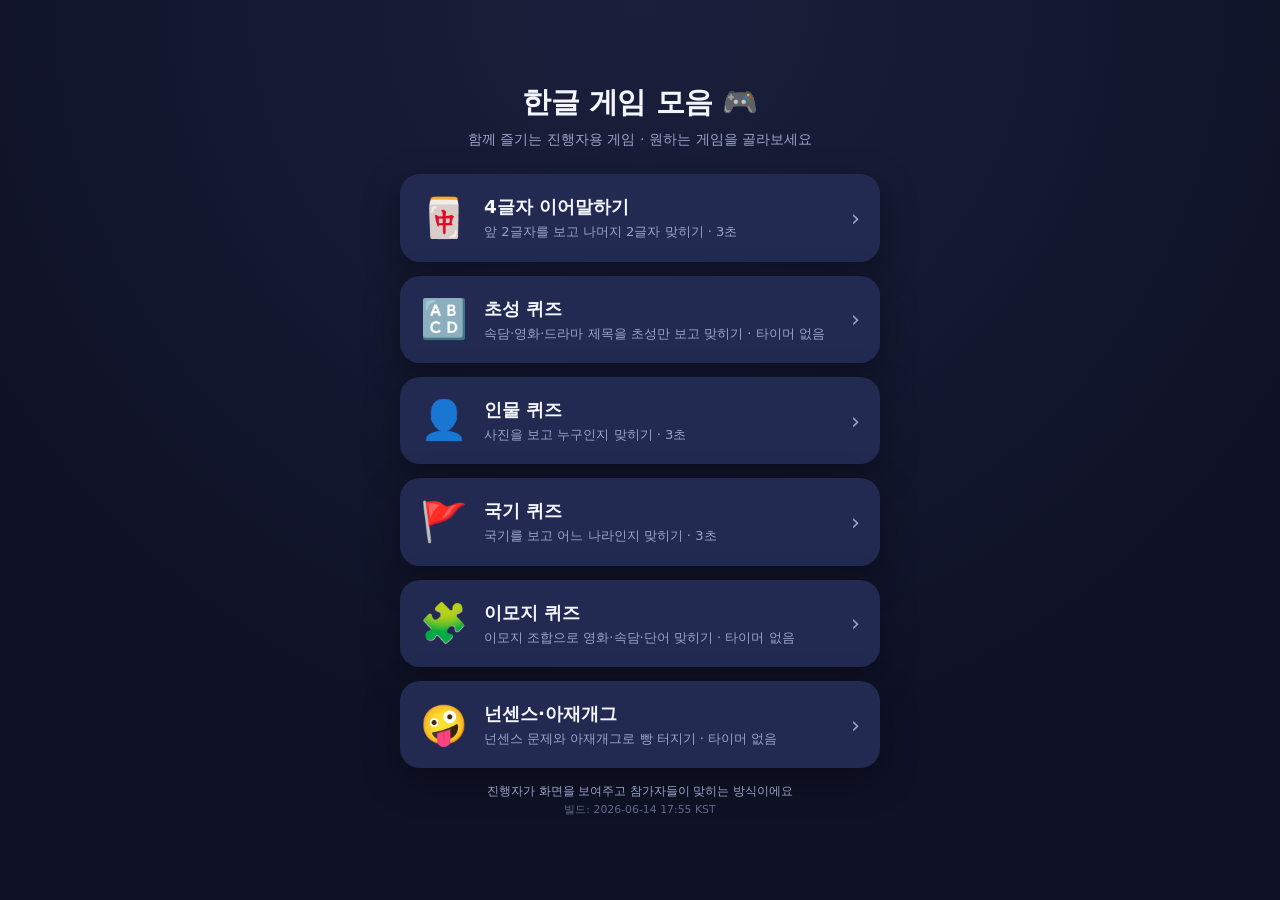
==== index.html @ be2e5b99 "Voice: stricter matching for short answers Reported: '백전백전' accepted for '백전백승'. Normal mode allowed" ====
<!DOCTYPE html>
<html lang="ko">
<head>
<meta charset="UTF-8" />
<meta name="viewport" content="width=device-width, initial-scale=1.0" />
<title>한글 게임 모음 🎮</title>
<link rel="stylesheet" href="style.css" />
</head>
<body>
<div class="home">
  <h1>한글 게임 모음 🎮</h1>
  <p class="subtitle">함께 즐기는 진행자용 게임 · 원하는 게임을 골라보세요</p>

  <a class="home-card" href="games/word.html">
    <div class="emoji">🀄</div>
    <div class="info">
      <div class="t">4글자 이어말하기</div>
      <div class="d">앞 2글자를 보고 나머지 2글자 맞히기 · 3초</div>
    </div>
    <div class="arrow">›</div>
  </a>

  <a class="home-card" href="games/chosung.html">
    <div class="emoji">🔠</div>
    <div class="info">
      <div class="t">초성 퀴즈</div>
      <div class="d">속담·영화·드라마 제목을 초성만 보고 맞히기 · 타이머 없음</div>
    </div>
    <div class="arrow">›</div>
  </a>

  <a class="home-card" href="games/person.html">
    <div class="emoji">👤</div>
    <div class="info">
      <div class="t">인물 퀴즈</div>
      <div class="d">사진을 보고 누구인지 맞히기 · 3초</div>
    </div>
    <div class="arrow">›</div>
  </a>

  <a class="home-card" href="games/flag.html">
    <div class="emoji">🚩</div>
    <div class="info">
      <div class="t">국기 퀴즈</div>
      <div class="d">국기를 보고 어느 나라인지 맞히기 · 3초</div>
    </div>
    <div class="arrow">›</div>
  </a>

  <a class="home-card" href="games/emoji.html">
    <div class="emoji">🧩</div>
    <div class="info">
      <div class="t">이모지 퀴즈</div>
      <div class="d">이모지 조합으로 영화·속담·단어 맞히기 · 타이머 없음</div>
    </div>
    <div class="arrow">›</div>
  </a>

  <a class="home-card" href="games/nonsense.html">
    <div class="emoji">🤪</div>
    <div class="info">
      <div class="t">넌센스·아재개그</div>
      <div class="d">넌센스 문제와 아재개그로 빵 터지기 · 타이머 없음</div>
    </div>
    <div class="arrow">›</div>
  </a>

  <p class="footer-note">진행자가 화면을 보여주고 참가자들이 맞히는 방식이에요</p>
  <p class="build-time">빌드: 2026-06-14 17:55 KST</p>
</div>
</body>
</html>
---- style.css ----
:root {
  --bg: #0f1226;
  --bg2: #1a1f3c;
  --card: #232a52;
  --accent: #ffd166;
  --accent2: #06d6a0;
  --danger: #ef476f;
  --text: #f4f6ff;
  --muted: #9aa3c7;
}
* { box-sizing: border-box; margin: 0; padding: 0; -webkit-tap-highlight-color: transparent; }
html, body { height: 100%; }
body {
  font-family: "Pretendard", "Apple SD Gothic Neo", "Malgun Gothic", system-ui, sans-serif;
  background: radial-gradient(circle at 50% 0%, var(--bg2), var(--bg) 70%);
  color: var(--text);
  display: flex;
  align-items: safe center; /* 내용이 화면보다 길면 위로 정렬 후 스크롤 */
  justify-content: center;
  min-height: 100vh;
  min-height: 100dvh;
  padding: 20px;
}

/* ===== 게임 카드 공통 ===== */
.game {
  width: 100%;
  max-width: 480px;
  min-height: 560px;
  background: var(--card);
  border-radius: 24px;
  padding: 24px 24px 28px;
  box-shadow: 0 20px 60px rgba(0,0,0,.45);
  position: relative;
  overflow: hidden;
}
h1 {
  font-size: 1.35rem;
  text-align: center;
  margin-bottom: 4px;
  letter-spacing: -.5px;
}
.subtitle {
  text-align: center;
  color: var(--muted);
  font-size: .82rem;
  margin-bottom: 16px;
  line-height: 1.5;
}
.back {
  position: absolute;
  top: 16px;
  left: 18px;
  z-index: 10;
  color: var(--muted);
  text-decoration: none;
  font-size: .85rem;
  font-weight: 700;
}
.back:hover { color: var(--text); }

/* ===== 상단 상태바 ===== */
.hud {
  display: flex;
  justify-content: space-between;
  align-items: center;
  margin-bottom: 14px;
  font-size: .95rem;
}
.hud .stat { display: flex; flex-direction: column; gap: 2px; }
.hud .stat .label { color: var(--muted); font-size: .7rem; }
.hud .stat .value { font-weight: 700; font-size: 1.1rem; }
.btn-quit {
  padding: 8px 16px;
  background: rgba(239,71,111,.15);
  color: var(--danger);
  font-size: .85rem;
  border: 1px solid rgba(239,71,111,.4);
}
.btn-quit:hover { filter: brightness(1.1); }

/* ===== 타이머 바 ===== */
.timer-wrap {
  height: 10px;
  background: rgba(255,255,255,.08);
  border-radius: 99px;
  overflow: hidden;
  margin-bottom: 8px;
}
.timer-bar {
  height: 100%;
  width: 100%;
  background: linear-gradient(90deg, var(--accent2), var(--accent));
  border-radius: 99px;
}
.timer-bar.running { animation: drain var(--time, 3s) linear forwards; }
@keyframes drain { from { width: 100%; } to { width: 0%; } }
.timer-bar.warn { background: linear-gradient(90deg, var(--danger), var(--accent)); }

/* ===== 카운트다운 숫자 ===== */
.countdown {
  text-align: center;
  font-size: 2.4rem;
  font-weight: 800;
  height: 1.3em;
  line-height: 1.3em;
  color: var(--accent);
  transition: color .2s ease;
}
.countdown.done { color: var(--danger); }
.countdown.reveal { color: var(--accent2); }

/* ===== 터치 영역 ===== */
.tap-area {
  cursor: pointer;
  user-select: none;
  -webkit-user-select: none;
  border-radius: 16px;
  padding: 4px 0 10px;
  transition: background .15s ease;
}
.tap-area:active { background: rgba(255,255,255,.03); }

/* ===== 4글자 게임 타일 ===== */
.puzzle { display: flex; justify-content: center; gap: 10px; margin: 10px 0 6px; }
.tile {
  width: 64px;
  height: 76px;
  border-radius: 14px;
  display: flex;
  align-items: center;
  justify-content: center;
  font-size: 2.3rem;
  font-weight: 800;
}
.tile.shown {
  background: linear-gradient(160deg, #2f3a73, #283063);
  color: var(--text);
  box-shadow: inset 0 0 0 1px rgba(255,255,255,.06);
}
.tile.blank {
  background: rgba(255,255,255,.05);
  color: var(--accent);
  border: 2px dashed rgba(255,209,102,.5);
}
.tile.reveal { background: var(--accent2); color: #06301f; border: none; }

.hint {
  text-align: center;
  color: var(--muted);
  font-size: .92rem;
  min-height: 1.2em;
  margin: 12px 0 6px;
  padding: 0 8px;
  line-height: 1.5;
}
.prompt {
  text-align: center;
  color: var(--text);
  font-size: .95rem;
  font-weight: 700;
  min-height: 1.4em;
  margin-top: 8px;
}
.prompt.pulse { animation: pulse 1s ease-in-out infinite; }
@keyframes pulse { 0%,100% { opacity: 1; } 50% { opacity: .45; } }

/* ===== 버튼 ===== */
button {
  font-family: inherit;
  cursor: pointer;
  border: none;
  border-radius: 12px;
  font-weight: 700;
  transition: transform .08s ease, filter .15s ease;
}
button:active { transform: scale(.96); }
.btn-primary {
  padding: 14px 24px;
  background: var(--accent);
  color: #2a2300;
  font-size: 1rem;
}
.btn-primary:hover { filter: brightness(1.05); }
.footer-note { text-align: center; color: var(--muted); font-size: .72rem; margin-top: 16px; }

/* ===== 오버레이 ===== */
.overlay {
  position: absolute;
  inset: 0;
  background: rgba(15,18,38,.94);
  backdrop-filter: blur(4px);
  display: flex;
  flex-direction: column;
  align-items: center;
  justify-content: safe center; /* 내용이 길면 위로 정렬 후 스크롤 */
  gap: 16px;
  text-align: center;
  padding: 26px;
  z-index: 5;
  overflow-y: auto;
}
.overlay > * { flex-shrink: 0; }
.overlay.hidden { display: none; }
.overlay h2 { font-size: 1.8rem; }
.overlay p { color: var(--muted); line-height: 1.6; }
.overlay .big-score { font-size: 3rem; font-weight: 800; color: var(--accent); }
.rules {
  text-align: left;
  background: rgba(255,255,255,.05);
  padding: 14px 18px;
  border-radius: 12px;
  font-size: .9rem;
  color: var(--text);
  line-height: 1.7;
}
.rules b { color: var(--accent); }

/* ===== 메인(랜딩) 페이지 ===== */
.home { width: 100%; max-width: 480px; }
.home h1 { font-size: 1.8rem; margin-bottom: 6px; }
.home .subtitle { margin-bottom: 24px; font-size: .9rem; }
.home-card {
  display: flex;
  align-items: center;
  gap: 16px;
  background: var(--card);
  border-radius: 20px;
  padding: 20px;
  margin-bottom: 14px;
  cursor: pointer;
  text-decoration: none;
  color: var(--text);
  box-shadow: 0 12px 36px rgba(0,0,0,.35);
  transition: transform .12s ease, filter .15s ease;
}
.home-card:hover { transform: translateY(-2px); filter: brightness(1.08); }
.home-card:active { transform: scale(.98); }
.home-card .emoji { font-size: 2.4rem; line-height: 1; }
.home-card .info { text-align: left; flex: 1; }
.home-card .info .t { font-weight: 800; font-size: 1.15rem; }
.home-card .info .d { color: var(--muted); font-size: .82rem; margin-top: 4px; line-height: 1.4; }
.home-card .arrow { color: var(--muted); font-size: 1.4rem; }

/* ===== 초성 퀴즈 ===== */
.hidden { display: none !important; }
.hint-row {
  display: flex;
  flex-wrap: wrap;
  gap: 10px;
  align-items: center;
  justify-content: center;
  min-height: 2.6em;
  margin-bottom: 2px;
}
.btn-hint {
  background: rgba(255,209,102,.15);
  color: var(--accent);
  border: 1px solid rgba(255,209,102,.45);
  padding: 8px 18px;
  font-size: .85rem;
}
.btn-hint:hover { filter: brightness(1.1); }
.genre-title { color: var(--muted); font-size: .82rem; font-weight: 700; }
.genre-select { display: flex; flex-wrap: wrap; gap: 8px; justify-content: center; }
.genre-chip {
  display: inline-flex;
  align-items: center;
  gap: 6px;
  background: rgba(255,255,255,.06);
  border: 1px solid rgba(255,255,255,.14);
  padding: 8px 14px;
  border-radius: 99px;
  font-size: .9rem;
  font-weight: 700;
  cursor: pointer;
  user-select: none;
}
.genre-chip input { accent-color: var(--accent); width: 16px; height: 16px; cursor: pointer; margin: 0; }
.category-badge {
  display: inline-block;
  background: rgba(255,209,102,.15);
  color: var(--accent);
  border: 1px solid rgba(255,209,102,.4);
  padding: 4px 14px;
  border-radius: 99px;
  font-size: .85rem;
  font-weight: 700;
  margin: 0;
}
.chosung-display {
  text-align: center;
  font-size: 2.6rem;
  font-weight: 800;
  letter-spacing: 4px;
  line-height: 1.4;
  color: var(--accent);
  padding: 16px 8px;
  word-break: keep-all;
}
.answer-text {
  text-align: center;
  font-size: 1.6rem;
  font-weight: 800;
  line-height: 1.4;
  color: var(--accent2);
  padding: 12px 8px;
  min-height: 1.4em;
  word-break: keep-all;
}

/* ===== 인물 퀴즈 ===== */
.photo-wrap {
  position: relative;
  width: 100%;
  height: 300px;
  border-radius: 16px;
  overflow: hidden;
  background: rgba(255,255,255,.05);
  display: flex;
  align-items: center;
  justify-content: center;
  margin: 6px 0 10px;
}
.photo-wrap img {
  width: 100%;
  height: 100%;
  object-fit: contain;
  object-position: center;
}
.photo-loading { color: var(--muted); font-size: .9rem; }
.spinner {
  width: 32px;
  height: 32px;
  border: 3px solid rgba(255,255,255,.15);
  border-top-color: var(--accent);
  border-radius: 50%;
  animation: spin .8s linear infinite;
}
@keyframes spin { to { transform: rotate(360deg); } }
.person-name {
  text-align: center;
  font-size: 1.7rem;
  font-weight: 800;
  color: var(--accent2);
  min-height: 1.3em;
}
.person-desc {
  text-align: center;
  color: var(--muted);
  font-size: .9rem;
  margin-top: 4px;
  min-height: 1.2em;
}

/* ===== 반응형: 가로 모드 등 화면 높이가 낮을 때 ===== */
@media (max-height: 680px) {
  body { padding: 8px; }
  .game { min-height: 0; padding: 14px 18px 14px; }
  h1 { font-size: 1.15rem; margin-bottom: 2px; }
  .subtitle { display: none; }            /* 가로 모드: 부제목 숨김 */
  .footer-note { display: none; }          /* 가로 모드: 푸터 숨김 */
  .hud { margin-bottom: 8px; }
  .timer-wrap { margin-bottom: 6px; }
  .countdown { font-size: 1.7rem; height: 1.15em; line-height: 1.15em; }
  .tile { width: 54px; height: 60px; font-size: 1.8rem; }
  .puzzle { gap: 8px; margin: 6px 0 4px; }
  .hint { margin: 8px 0 4px; }
  .photo-wrap { height: 42vh; min-height: 150px; margin: 4px 0 6px; }
  .chosung-display { font-size: 2rem; padding: 10px 6px; }
  .answer-text { font-size: 1.3rem; padding: 8px 6px; }
  .hint-row { min-height: 2.2em; }

  /* 오버레이(시작/종료 화면) 압축 */
  .overlay { padding: 16px; gap: 10px; }
  .overlay h2 { font-size: 1.4rem; }
  .overlay .big-score { font-size: 2.2rem; }
  .rules { font-size: .8rem; line-height: 1.5; padding: 10px 14px; }
  .genre-select { gap: 6px; }
  .genre-chip { padding: 6px 12px; font-size: .85rem; }
  .btn-primary { padding: 12px 20px; }

  /* 메인(랜딩) 카드 압축 */
  .home h1 { font-size: 1.5rem; }
  .home .subtitle { margin-bottom: 14px; }
  .home-card { padding: 14px; margin-bottom: 10px; }
  .home-card .emoji { font-size: 2rem; }
}

@media (max-height: 480px) {
  .tile { width: 46px; height: 52px; font-size: 1.5rem; }
  .photo-wrap { height: 46vh; min-height: 120px; }
  .rules { font-size: .76rem; }
}

/* 가로 모드: 인물 퀴즈를 사진(왼쪽)+정보(오른쪽) 2단으로 */
@media (orientation: landscape) and (max-height: 600px) {
  #tapArea:has(.photo-wrap) {
    display: grid;
    grid-template-columns: 1.1fr 1fr;
    column-gap: 16px;
    align-items: center;
  }
  #tapArea:has(.photo-wrap) > .photo-wrap {
    grid-column: 1;
    grid-row: 1 / span 3;
    height: 52vh;
    min-height: 0;
    margin: 0;
  }
  #tapArea:has(.photo-wrap) > .person-name { grid-column: 2; align-self: end; }
  #tapArea:has(.photo-wrap) > .person-desc { grid-column: 2; }
  #tapArea:has(.photo-wrap) > .prompt { grid-column: 2; align-self: start; margin-top: 4px; }
}

/* ===== 국기 / 이모지 / 넌센스 퀴즈 ===== */
.flag-display {
  text-align: center;
  font-size: 6rem;
  line-height: 1.2;
  margin: 8px 0 4px;
}
.emoji-display {
  text-align: center;
  font-size: 3.4rem;
  line-height: 1.5;
  letter-spacing: 6px;
  padding: 14px 8px 8px;
  word-break: keep-all;
}
.question-text {
  text-align: center;
  font-size: 1.4rem;
  font-weight: 700;
  line-height: 1.5;
  padding: 12px 6px;
  word-break: keep-all;
}
@media (max-height: 680px) {
  .flag-display { font-size: 4rem; margin: 2px 0; }
  .emoji-display { font-size: 2.6rem; padding: 8px; }
  .question-text { font-size: 1.2rem; padding: 8px 6px; }
}

/* 국기 이미지 (flagcdn) */
.flag-img {
  width: 240px;
  max-width: 82%;
  height: auto;
  border-radius: 8px;
  box-shadow: 0 6px 20px rgba(0,0,0,.45);
  display: inline-block;
}
@media (max-height: 680px) {
  .flag-img { width: 150px; }
}

/* ===== 음성 모드 버튼 ===== */
.hud-right { display: flex; gap: 8px; align-items: center; }
.btn-mic {
  padding: 8px 14px;
  background: rgba(6,214,160,.15);
  color: var(--accent2);
  font-size: .85rem;
  border: 1px solid rgba(6,214,160,.4);
}
.btn-mic.on { background: var(--accent2); color: #06301f; }
.btn-mic.listening { animation: micpulse 1s ease-in-out infinite; }
@keyframes micpulse {
  0%, 100% { box-shadow: 0 0 0 0 rgba(6,214,160,.5); }
  50% { box-shadow: 0 0 0 8px rgba(6,214,160,0); }
}

/* 음성: 들린 말 표시 + 민감도 선택 */
.heard {
  text-align: center;
  color: var(--muted);
  font-size: .82rem;
  min-height: 1.2em;
  margin-top: 6px;
  opacity: .9;
  word-break: keep-all;
  font-weight: 700;
}
.heard.ok { color: var(--accent2); opacity: 1; }
.heard.no { color: var(--danger); opacity: 1; }
.sens-block { display: flex; flex-direction: column; gap: 8px; align-items: center; }

/* 빌드 시간 표시 (메인) */
.build-time { text-align: center; color: var(--muted); font-size: .68rem; opacity: .6; margin-top: 4px; }
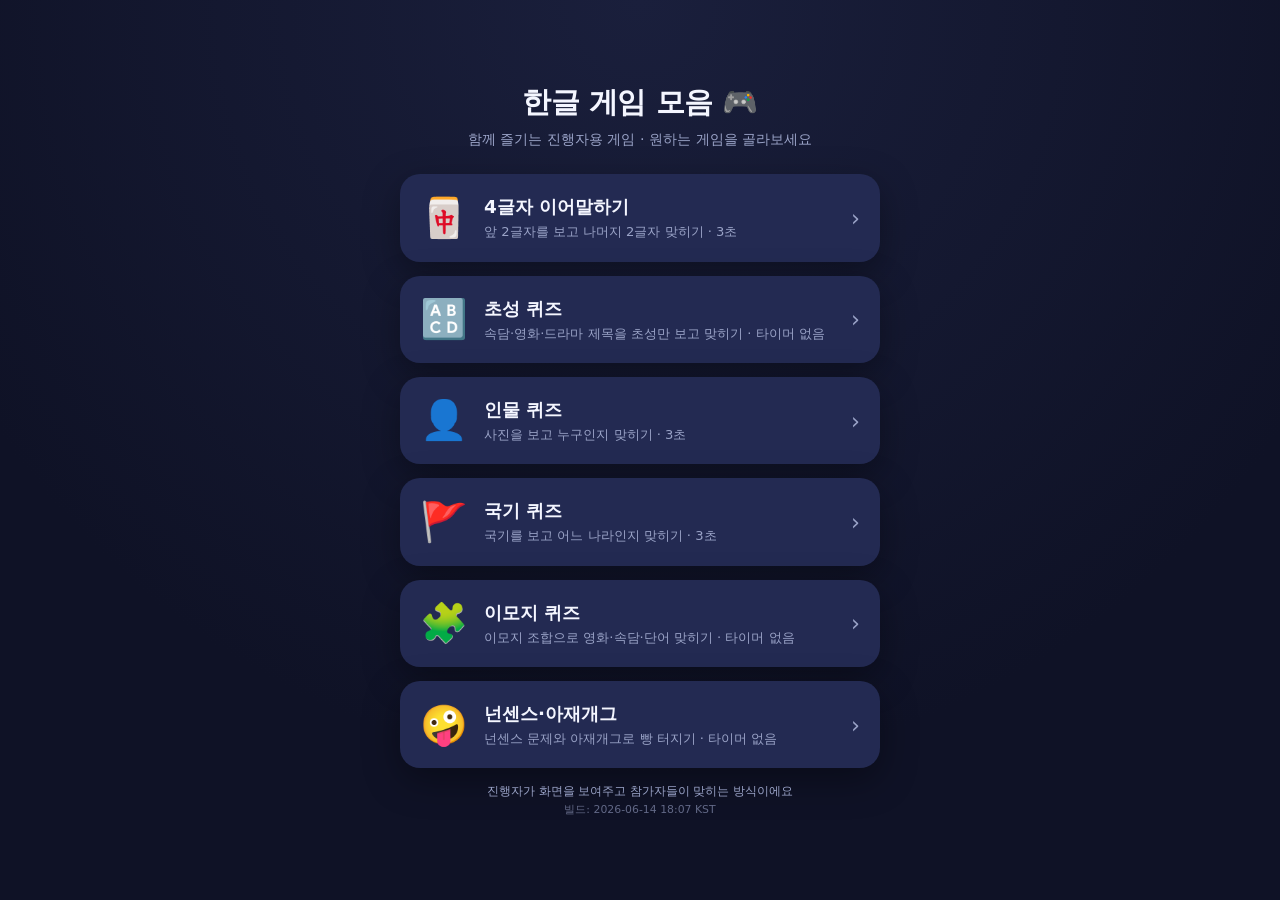
==== commit b4eec030: "Voice: count unheard as a fail; stop voice after 4th miss -> tap - 'Couldn't hear you' windows now c" ====
--- a/index.html
+++ b/index.html
@@ -66,7 +66,7 @@
   </a>
 
   <p class="footer-note">진행자가 화면을 보여주고 참가자들이 맞히는 방식이에요</p>
-  <p class="build-time">빌드: 2026-06-14 17:55 KST</p>
+  <p class="build-time">빌드: 2026-06-14 18:07 KST</p>
 </div>
 </body>
 </html>
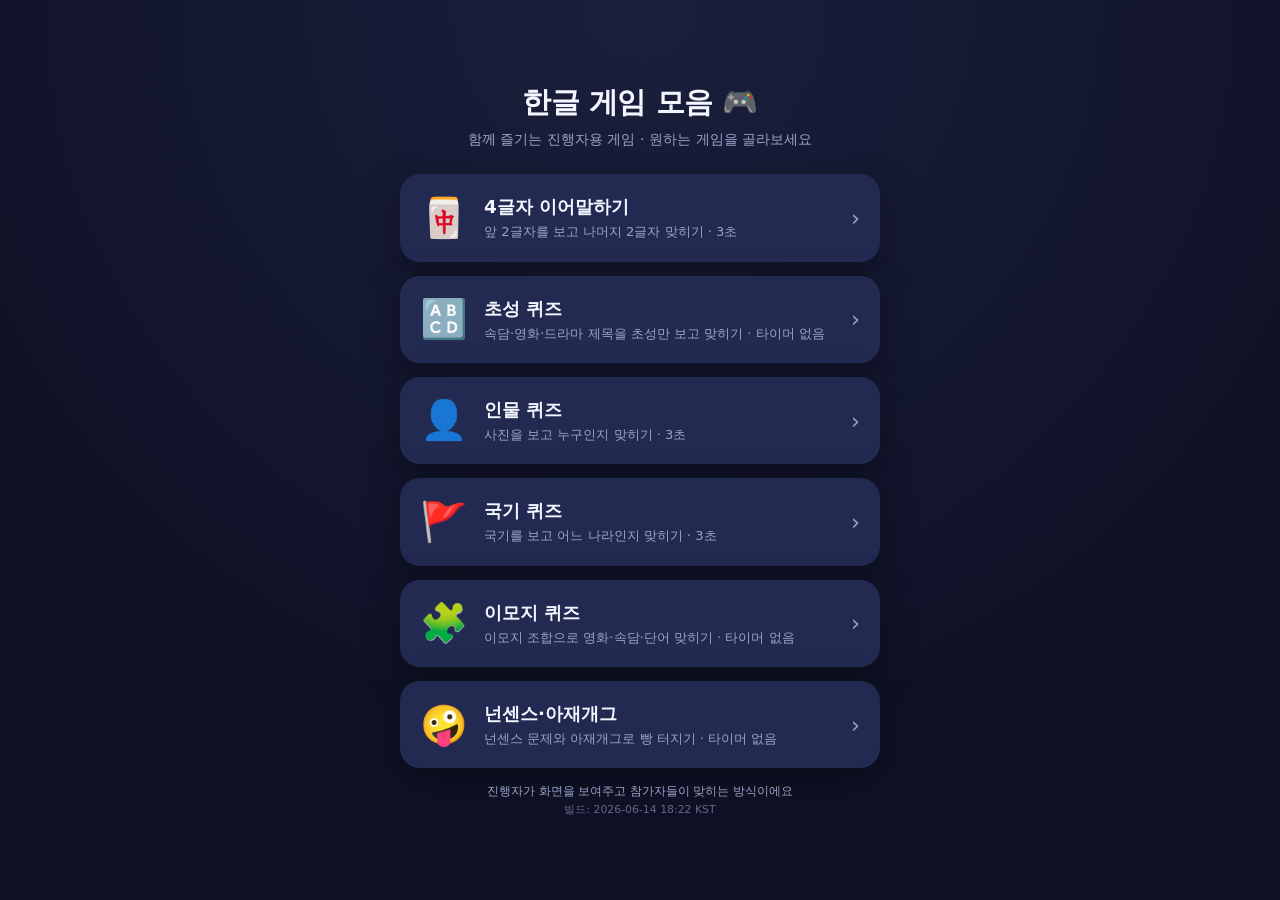
==== commit efbb2811: "Add voice answer mode to chosung quiz; length-scaled matching - Chosung quiz: 🎤 voice toggle + sensi" ====
--- a/index.html
+++ b/index.html
@@ -66,7 +66,7 @@
   </a>
 
   <p class="footer-note">진행자가 화면을 보여주고 참가자들이 맞히는 방식이에요</p>
-  <p class="build-time">빌드: 2026-06-14 18:07 KST</p>
+  <p class="build-time">빌드: 2026-06-14 18:22 KST</p>
 </div>
 </body>
 </html>
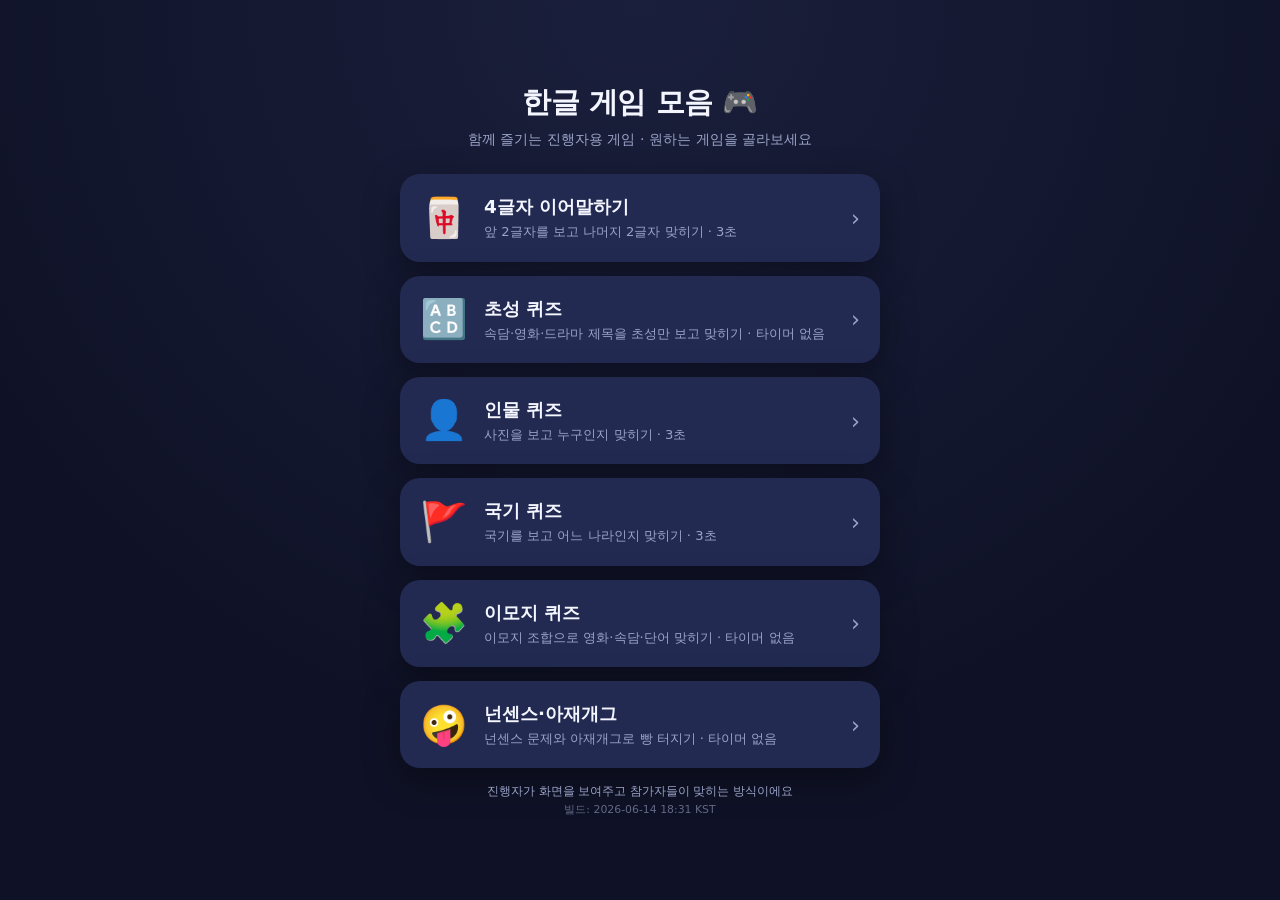
==== commit 32cd5713: "Chosung voice: judge each utterance independently (no accumulation) - Reported: spoken text kept acc" ====
--- a/index.html
+++ b/index.html
@@ -66,7 +66,7 @@
   </a>
 
   <p class="footer-note">진행자가 화면을 보여주고 참가자들이 맞히는 방식이에요</p>
-  <p class="build-time">빌드: 2026-06-14 18:22 KST</p>
+  <p class="build-time">빌드: 2026-06-14 18:31 KST</p>
 </div>
 </body>
 </html>
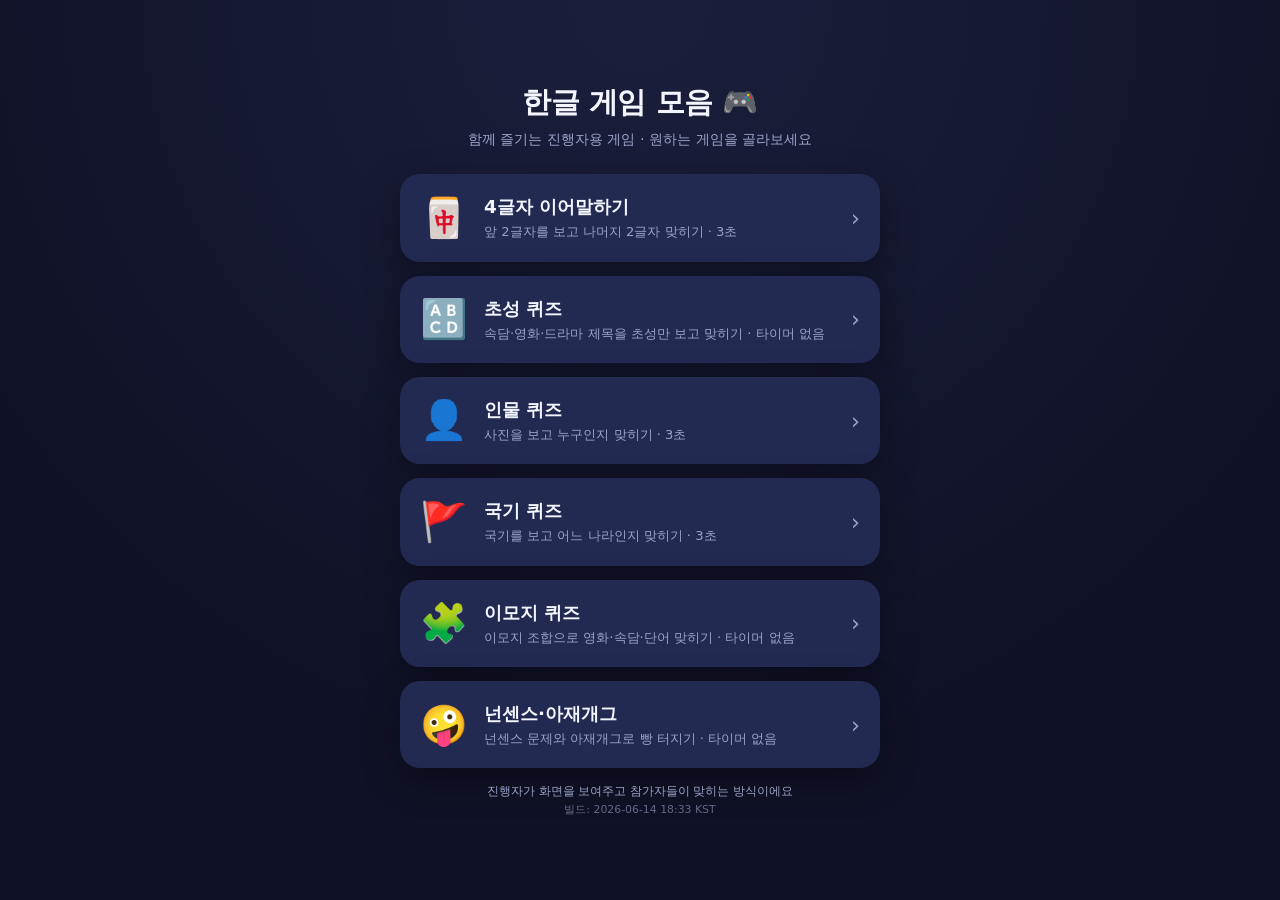
==== commit 1fc95726: "Chosung voice: say '힌트' to reveal the genre hint and keep listening A final utterance containing '힌트" ====
--- a/index.html
+++ b/index.html
@@ -66,7 +66,7 @@
   </a>
 
   <p class="footer-note">진행자가 화면을 보여주고 참가자들이 맞히는 방식이에요</p>
-  <p class="build-time">빌드: 2026-06-14 18:31 KST</p>
+  <p class="build-time">빌드: 2026-06-14 18:33 KST</p>
 </div>
 </body>
 </html>
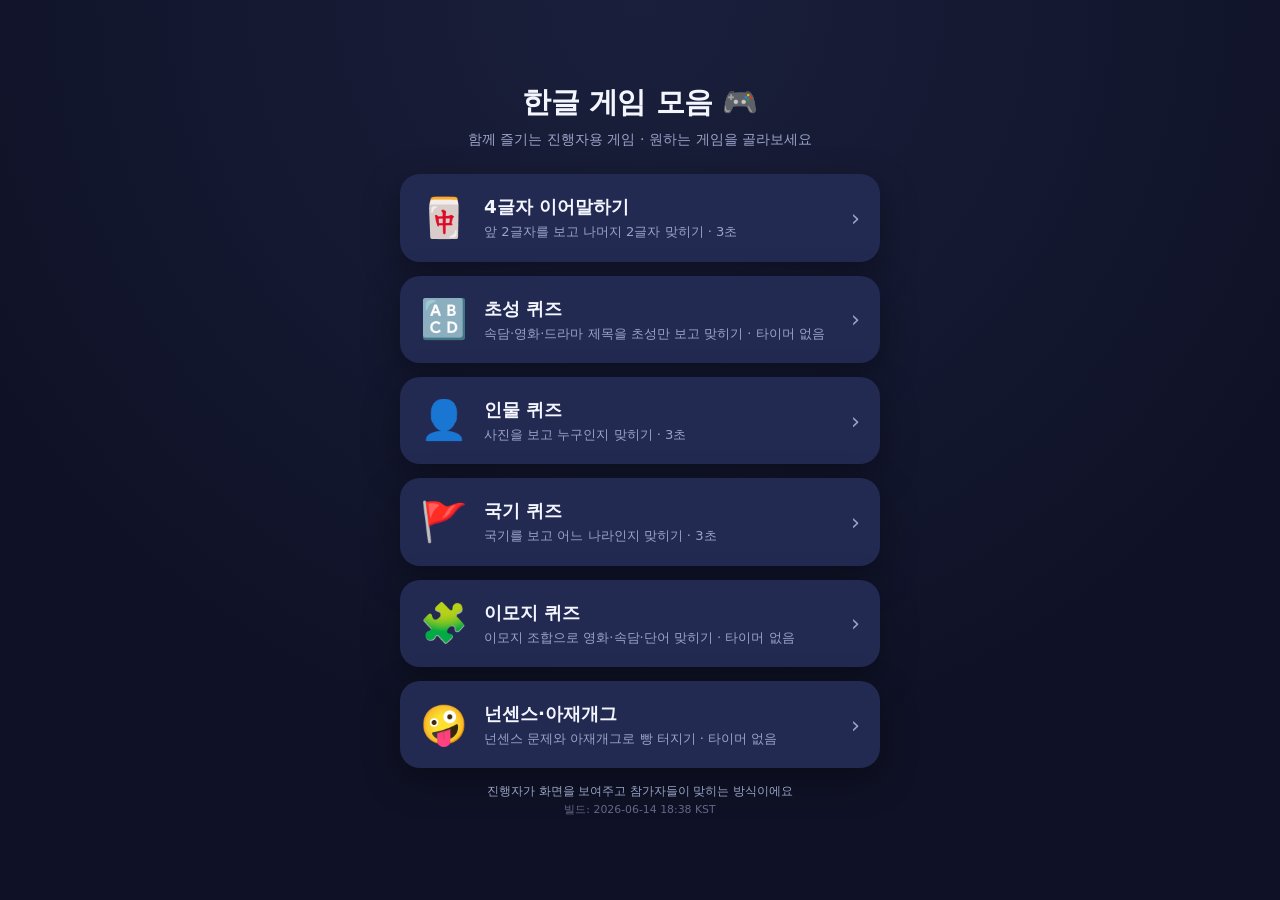
==== commit a0cb8af0: "Chosung voice: say 몰라/패스/통과 to give up and reveal answer - Short command utterances trigger: '힌트' re" ====
--- a/index.html
+++ b/index.html
@@ -66,7 +66,7 @@
   </a>
 
   <p class="footer-note">진행자가 화면을 보여주고 참가자들이 맞히는 방식이에요</p>
-  <p class="build-time">빌드: 2026-06-14 18:33 KST</p>
+  <p class="build-time">빌드: 2026-06-14 18:38 KST</p>
 </div>
 </body>
 </html>
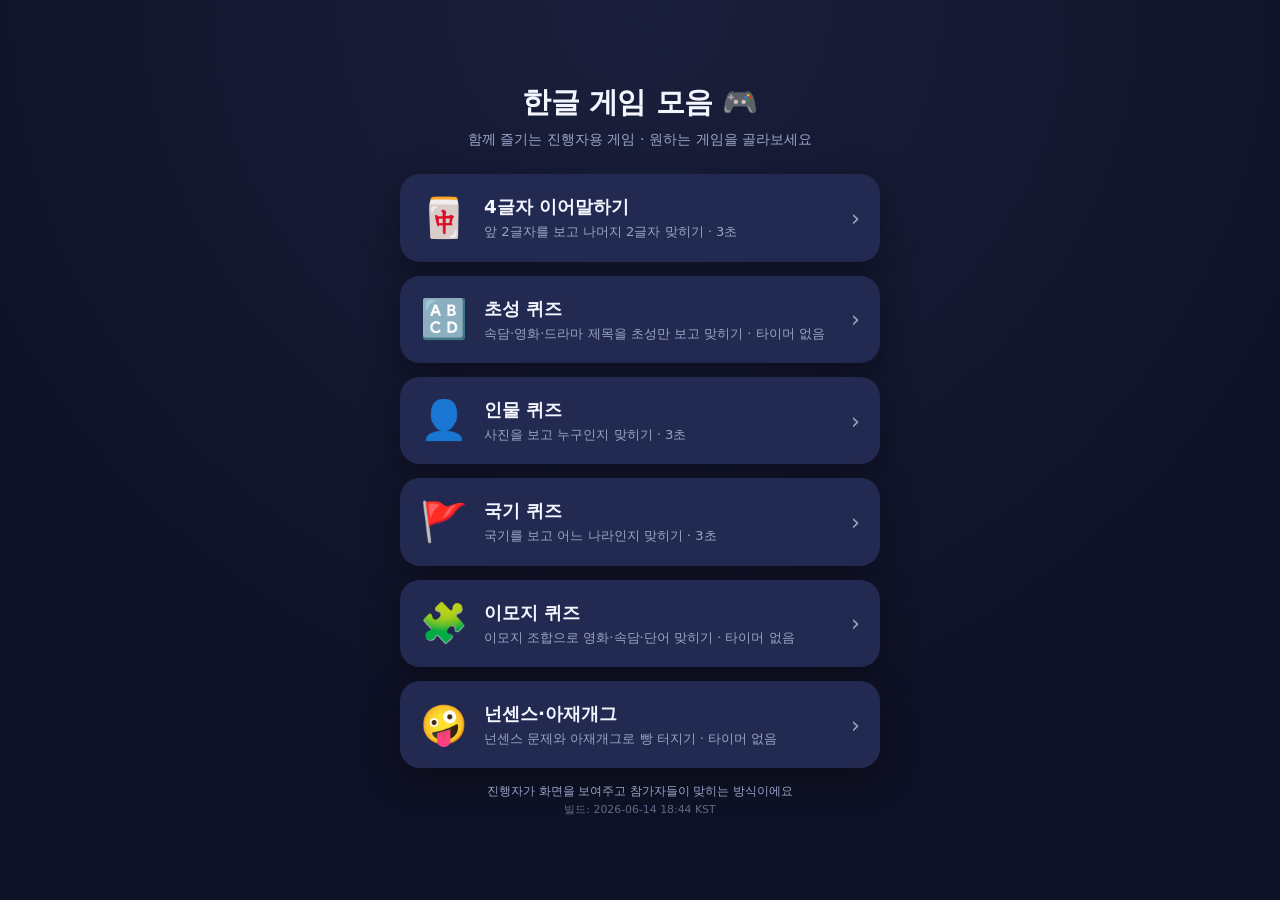
==== commit 5d1e82e8: "Add voice answer mode to flag quiz (single 3s window) - Flag quiz: 🎤 voice toggle + sensitivity sele" ====
--- a/index.html
+++ b/index.html
@@ -66,7 +66,7 @@
   </a>
 
   <p class="footer-note">진행자가 화면을 보여주고 참가자들이 맞히는 방식이에요</p>
-  <p class="build-time">빌드: 2026-06-14 18:38 KST</p>
+  <p class="build-time">빌드: 2026-06-14 18:44 KST</p>
 </div>
 </body>
 </html>
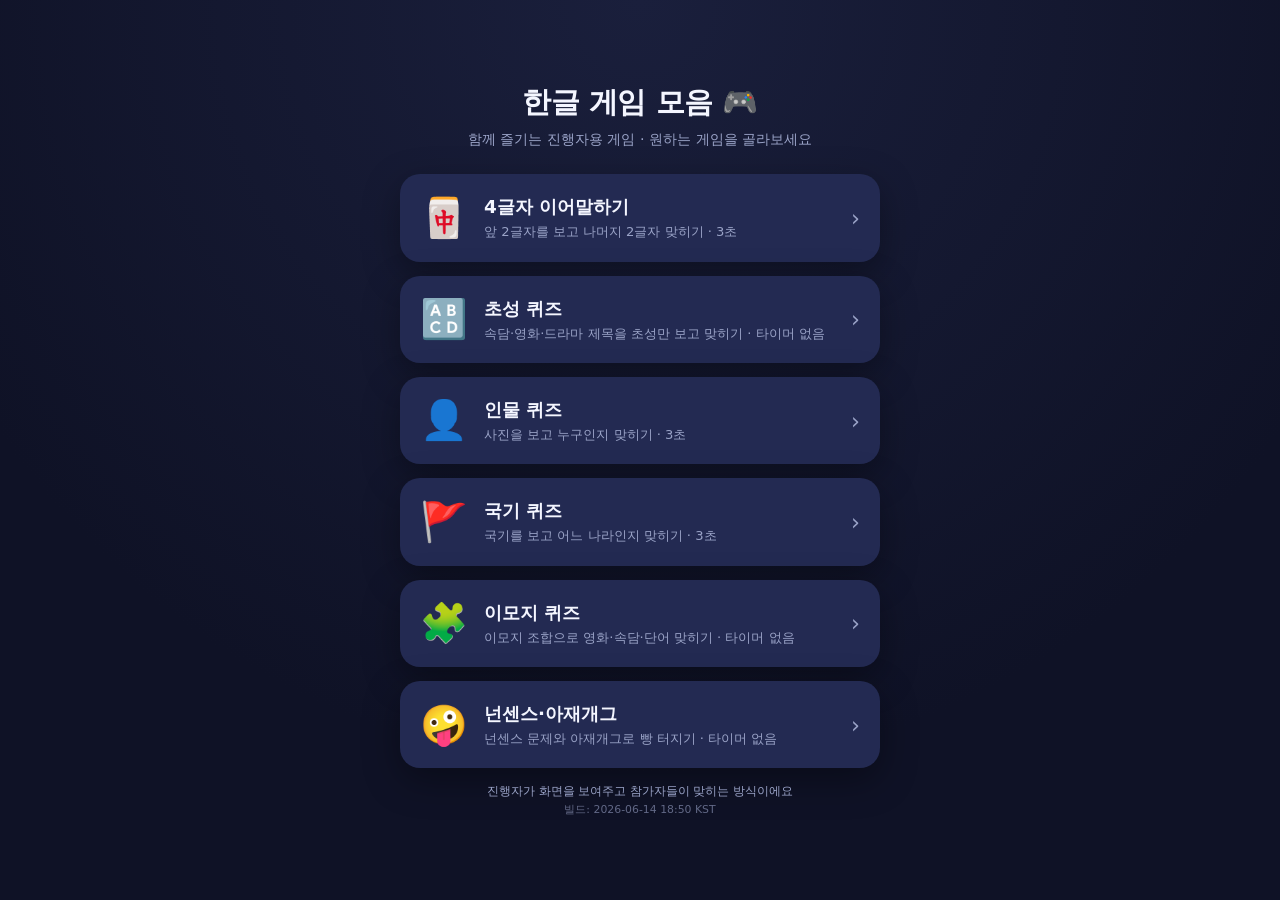
==== commit dfb7d3fe: "Flag voice: don't cut off mid-speech at 3s If the player is still speaking at the 3s mark, stopping " ====
--- a/index.html
+++ b/index.html
@@ -66,7 +66,7 @@
   </a>
 
   <p class="footer-note">진행자가 화면을 보여주고 참가자들이 맞히는 방식이에요</p>
-  <p class="build-time">빌드: 2026-06-14 18:44 KST</p>
+  <p class="build-time">빌드: 2026-06-14 18:50 KST</p>
 </div>
 </body>
 </html>
